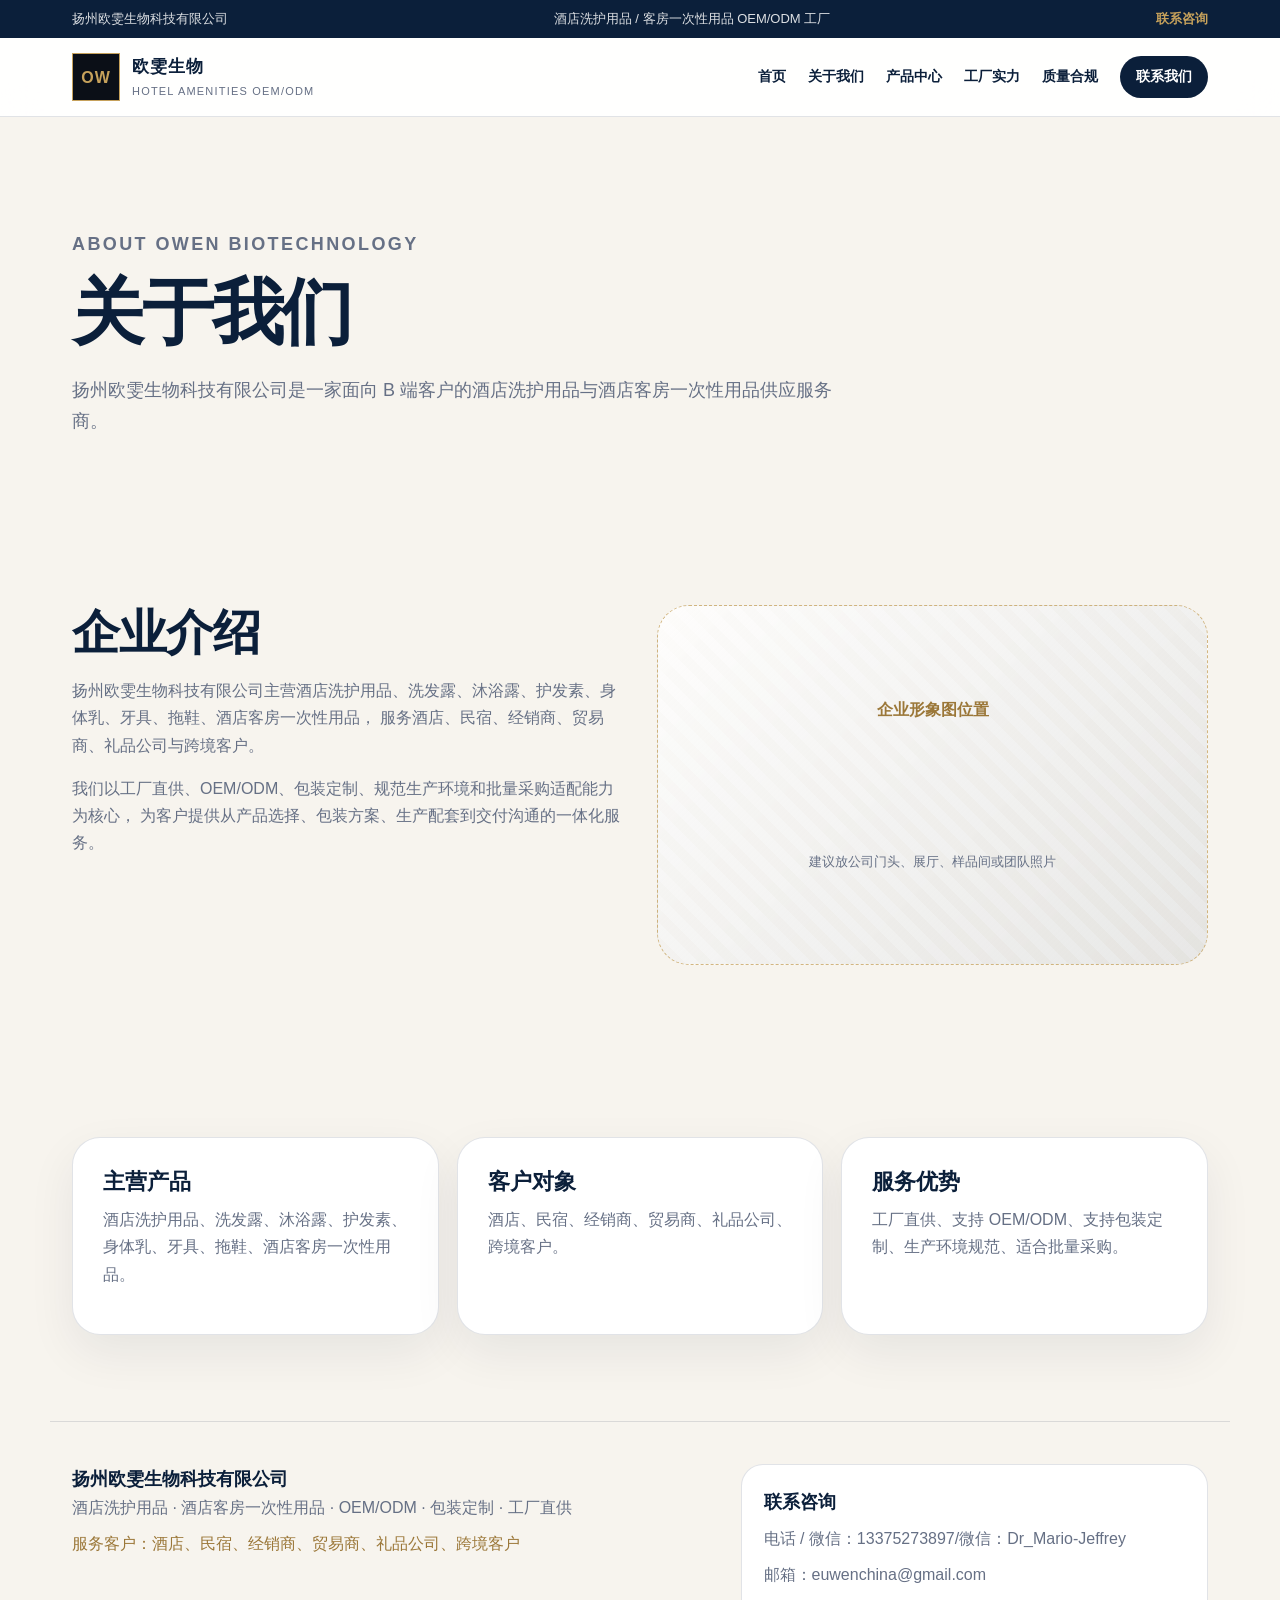
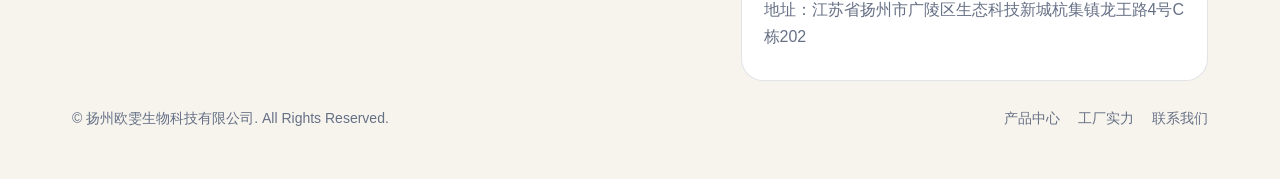
==== about.html @ 1df26d1f "Add files via upload" ====
<!DOCTYPE html>
<html lang="zh-CN">
<head>
  <meta charset="UTF-8" />
  <meta name="viewport" content="width=device-width, initial-scale=1.0" />

  <title>关于我们｜扬州欧雯生物科技有限公司</title>
  <meta name="description" content="了解扬州欧雯生物科技有限公司，专注酒店洗护用品、酒店客房一次性用品、OEM/ODM、包装定制与工厂直供服务。" />
  <meta name="keywords" content="扬州欧雯生物科技有限公司,酒店洗护用品,酒店客房一次性用品,洗发露OEM,沐浴露OEM,护发素OEM,身体乳OEM,牙具,拖鞋,OEM ODM,包装定制,酒店用品工厂,跨境酒店用品" />
  <meta name="author" content="扬州欧雯生物科技有限公司" />
  <meta name="robots" content="index,follow" />
  <link rel="canonical" href="https://www.yzowen.com/about.html" />

  <meta property="og:type" content="website" />
  <meta property="og:title" content="关于我们｜扬州欧雯生物科技有限公司" />
  <meta property="og:description" content="了解扬州欧雯生物科技有限公司，专注酒店洗护用品、酒店客房一次性用品、OEM/ODM、包装定制与工厂直供服务。" />
  <meta property="og:site_name" content="扬州欧雯生物科技有限公司" />

  <link rel="stylesheet" href="styles.css" />
</head>
<body>
  <header class="header">
    
<div class="top-contact">
  <div class="top-contact-inner">
    <span>扬州欧雯生物科技有限公司</span>
    <span>酒店洗护用品 / 客房一次性用品 OEM/ODM 工厂</span>
    <a href="contact.html">联系咨询</a>
  </div>
</div>

<nav class="site-nav">
  <a class="brand" href="index.html" aria-label="返回首页">
    <span class="brand-mark">OW</span>
    <span class="brand-text">
      <strong>欧雯生物</strong>
      <small>HOTEL AMENITIES OEM/ODM</small>
    </span>
  </a>

  <button class="menu-btn" id="menuBtn" aria-label="打开导航菜单">☰</button>

  <div class="nav-links" id="navLinks">
    <a href="index.html">首页</a>
    <a href="about.html">关于我们</a>
    <a href="products.html">产品中心</a>
    <a href="factory.html">工厂实力</a>
    <a href="quality.html">质量合规</a>
    <a href="contact.html" class="nav-cta">联系我们</a>
  </div>
</nav>

  </header>

  <main>
    
<section class="page-hero">
  <p class="eyebrow">ABOUT OWEN BIOTECHNOLOGY</p>
  <h1>关于我们</h1>
  <p>扬州欧雯生物科技有限公司是一家面向 B 端客户的酒店洗护用品与酒店客房一次性用品供应服务商。</p>
</section>

<section class="section two-col">
  <div>
    <h2>企业介绍</h2>
    <p>
      扬州欧雯生物科技有限公司主营酒店洗护用品、洗发露、沐浴露、护发素、身体乳、牙具、拖鞋、酒店客房一次性用品，
      服务酒店、民宿、经销商、贸易商、礼品公司与跨境客户。
    </p>
    <p>
      我们以工厂直供、OEM/ODM、包装定制、规范生产环境和批量采购适配能力为核心，
      为客户提供从产品选择、包装方案、生产配套到交付沟通的一体化服务。
    </p>
  </div>
  <div class="image-box">
    <span>企业形象图位置</span>
    <small>建议放公司门头、展厅、样品间或团队照片</small>
  </div>
</section>

<section class="section">
  <div class="grid three">
    <article class="card">
      <h3>主营产品</h3>
      <p>酒店洗护用品、洗发露、沐浴露、护发素、身体乳、牙具、拖鞋、酒店客房一次性用品。</p>
    </article>
    <article class="card">
      <h3>客户对象</h3>
      <p>酒店、民宿、经销商、贸易商、礼品公司、跨境客户。</p>
    </article>
    <article class="card">
      <h3>服务优势</h3>
      <p>工厂直供、支持 OEM/ODM、支持包装定制、生产环境规范、适合批量采购。</p>
    </article>
  </div>
</section>

  </main>

  
<footer class="footer">
  <div class="footer-main">
    <div>
      <strong>扬州欧雯生物科技有限公司</strong>
      <p>酒店洗护用品 · 酒店客房一次性用品 · OEM/ODM · 包装定制 · 工厂直供</p>
      <p class="footer-note">服务客户：酒店、民宿、经销商、贸易商、礼品公司、跨境客户</p>
    </div>
    <div class="footer-contact">
      <p><strong>联系咨询</strong></p>
      <p>电话 / 微信：13375273897/微信：Dr_Mario-Jeffrey</p>
      <p>邮箱：euwenchina@gmail.com</p>
      <p>地址：江苏省扬州市广陵区生态科技新城杭集镇龙王路4号C栋202</p>
    </div>
  </div>
  <div class="footer-bottom">
    <span>© 扬州欧雯生物科技有限公司. All Rights Reserved.</span>
    <div class="footer-links">
      <a href="products.html">产品中心</a>
      <a href="factory.html">工厂实力</a>
      <a href="contact.html">联系我们</a>
    </div>
  </div>
</footer>


  <script src="script.js"></script>
</body>
</html>
---- styles.css ----
/* 
  项目：扬州欧雯生物科技有限公司静态独立站
  风格：高端酒店用品 / 国际化 / 简洁大气 / 白色黑色金色深蓝色
*/

:root {
  --white: #ffffff;
  --ivory: #f7f4ee;
  --navy: #0b1f3a;
  --navy-2: #102b4c;
  --black: #0b0f17;
  --text: #1f2937;
  --muted: #667085;
  --gold: #c6a15b;
  --gold-2: #9b7738;
  --line: rgba(11, 31, 58, 0.12);
  --shadow: 0 24px 70px rgba(11, 31, 58, 0.14);
  --radius: 28px;
}

* {
  box-sizing: border-box;
}

html {
  scroll-behavior: smooth;
}

body {
  margin: 0;
  font-family: "Microsoft YaHei", "PingFang SC", Arial, sans-serif;
  background: var(--ivory);
  color: var(--text);
  line-height: 1.7;
}

a {
  color: inherit;
  text-decoration: none;
}

img {
  max-width: 100%;
  display: block;
}

.header {
  position: sticky;
  top: 0;
  z-index: 99;
  background: rgba(255, 255, 255, 0.92);
  backdrop-filter: blur(18px);
  border-bottom: 1px solid var(--line);
}

.top-contact {
  background: var(--navy);
  color: rgba(255, 255, 255, 0.86);
  font-size: 13px;
}

.top-contact-inner {
  max-width: 1180px;
  margin: 0 auto;
  padding: 8px 22px;
  display: flex;
  align-items: center;
  justify-content: space-between;
  gap: 16px;
}

.top-contact a {
  color: var(--gold);
  font-weight: 800;
}

.site-nav {
  max-width: 1180px;
  margin: 0 auto;
  padding: 15px 22px;
  display: flex;
  align-items: center;
  justify-content: space-between;
}

.brand {
  display: flex;
  align-items: center;
  gap: 12px;
}

.brand-mark {
  width: 48px;
  height: 48px;
  display: grid;
  place-items: center;
  border: 1px solid var(--gold);
  background: var(--black);
  color: var(--gold);
  font-weight: 900;
  letter-spacing: 1px;
}

.brand-text strong,
.brand-text small {
  display: block;
}

.brand-text strong {
  color: var(--navy);
  font-size: 17px;
  letter-spacing: 1px;
}

.brand-text small {
  color: var(--muted);
  font-size: 11px;
  letter-spacing: 1.2px;
}

.nav-links {
  display: flex;
  align-items: center;
  gap: 22px;
  font-size: 14px;
}

.nav-links a {
  color: var(--navy);
  font-weight: 700;
}

.nav-links a:hover {
  color: var(--gold-2);
}

.nav-cta {
  padding: 9px 16px;
  border-radius: 999px;
  background: var(--navy);
  color: white !important;
}

.menu-btn {
  display: none;
  border: 0;
  background: transparent;
  color: var(--navy);
  font-size: 28px;
  cursor: pointer;
}

.hero {
  max-width: 1180px;
  min-height: 760px;
  margin: 0 auto;
  padding: 84px 22px;
  display: grid;
  grid-template-columns: 1.08fr 0.92fr;
  align-items: center;
  gap: 54px;
}

.eyebrow {
  margin: 0 0 14px;
  color: var(--gold-2);
  font-size: 12px;
  font-weight: 900;
  letter-spacing: 2.4px;
  text-transform: uppercase;
}

h1,
h2,
h3,
p {
  margin-top: 0;
}

h1 {
  margin-bottom: 24px;
  color: var(--navy);
  font-size: clamp(42px, 5.8vw, 72px);
  line-height: 1.08;
  letter-spacing: -2.2px;
}

h2 {
  margin-bottom: 16px;
  color: var(--navy);
  font-size: clamp(30px, 4vw, 48px);
  line-height: 1.18;
  letter-spacing: -1px;
}

h3 {
  margin-bottom: 10px;
  color: var(--navy);
  font-size: 22px;
  line-height: 1.3;
}

.lead,
.section-head p,
.card p,
.feature-card p,
.product-card p,
.contact-panel p,
.notice p,
.two-col p,
.intro-band p {
  color: var(--muted);
}

.lead {
  max-width: 760px;
  font-size: 18px;
}

.hero-actions {
  display: flex;
  flex-wrap: wrap;
  gap: 14px;
  margin: 34px 0 26px;
}

.btn {
  display: inline-flex;
  align-items: center;
  justify-content: center;
  min-height: 48px;
  padding: 0 24px;
  border-radius: 999px;
  font-weight: 900;
  transition: 0.25s ease;
}

.btn-gold {
  background: linear-gradient(135deg, var(--gold), #e4c982);
  color: var(--black);
  box-shadow: 0 14px 30px rgba(198, 161, 91, 0.25);
}

.btn-gold:hover {
  transform: translateY(-2px);
  box-shadow: 0 18px 42px rgba(198, 161, 91, 0.35);
}

.btn-outline {
  background: rgba(255, 255, 255, 0.72);
  border: 1px solid var(--line);
  color: var(--navy);
}

.tags {
  display: flex;
  flex-wrap: wrap;
  gap: 10px;
}

.tags span {
  padding: 8px 14px;
  border: 1px solid rgba(198, 161, 91, 0.42);
  border-radius: 999px;
  background: rgba(255, 255, 255, 0.62);
  color: var(--navy);
  font-size: 13px;
  font-weight: 700;
}

.visual-card {
  position: relative;
  height: 500px;
  overflow: hidden;
  padding: 34px;
  border: 1px solid rgba(198, 161, 91, 0.28);
  border-radius: 38px;
  background:
    radial-gradient(circle at 28% 20%, rgba(255,255,255,0.86), transparent 24%),
    linear-gradient(145deg, var(--navy), var(--black) 42%, #223653);
  box-shadow: var(--shadow);
}

.visual-card::before {
  content: "";
  position: absolute;
  inset: 34px;
  border-radius: 30px;
  background:
    radial-gradient(circle at 26% 20%, rgba(255,255,255,0.9), transparent 28%),
    linear-gradient(135deg, #f8f3e9, #d8bd7d 54%, #13243d);
}

.bottle,
.pack {
  position: absolute;
}

.bottle {
  bottom: 116px;
  z-index: 2;
  border: 1px solid rgba(255,255,255,0.78);
  border-radius: 28px 28px 18px 18px;
  background: linear-gradient(90deg, rgba(255,255,255,0.86), rgba(255,255,255,0.28));
  box-shadow: 0 28px 80px rgba(0, 0, 0, 0.22);
}

.bottle::before {
  content: "";
  position: absolute;
  top: -35px;
  left: 50%;
  width: 42%;
  height: 38px;
  transform: translateX(-50%);
  background: #fff6e6;
  border-radius: 12px 12px 4px 4px;
}

.bottle::after {
  content: "OWEN";
  position: absolute;
  top: 46%;
  left: 50%;
  transform: translate(-50%, -50%);
  color: rgba(11, 31, 58, 0.72);
  font-weight: 900;
  letter-spacing: 4px;
}

.bottle-1 {
  left: 96px;
  width: 150px;
  height: 292px;
}

.bottle-2 {
  right: 70px;
  width: 110px;
  height: 222px;
  opacity: 0.86;
}

.pack {
  left: 44px;
  bottom: 100px;
  width: 142px;
  height: 90px;
  z-index: 3;
  border-radius: 20px;
  background: rgba(11, 15, 23, 0.92);
  border: 1px solid rgba(198, 161, 91, 0.48);
  box-shadow: 0 22px 60px rgba(0, 0, 0, 0.28);
}

.visual-label {
  position: absolute;
  left: 34px;
  right: 34px;
  bottom: 30px;
  z-index: 4;
  padding: 18px;
  border-radius: 20px;
  background: rgba(11, 15, 23, 0.72);
  color: white;
  backdrop-filter: blur(10px);
}

.visual-label strong,
.visual-label span {
  display: block;
}

.visual-label span {
  color: rgba(255,255,255,0.72);
  font-size: 13px;
}

.section,
.page-hero {
  max-width: 1180px;
  margin: 0 auto;
  padding: 86px 22px;
}

.page-hero {
  padding-top: 112px;
  padding-bottom: 64px;
}

.page-hero p {
  max-width: 760px;
  color: var(--muted);
  font-size: 18px;
}

.intro-band {
  display: grid;
  grid-template-columns: 0.95fr 1.05fr;
  gap: 40px;
  align-items: center;
  padding-top: 42px;
  padding-bottom: 42px;
  border-top: 1px solid var(--line);
  border-bottom: 1px solid var(--line);
}

.section-head {
  max-width: 780px;
  margin-bottom: 42px;
}

.grid {
  display: grid;
  gap: 18px;
}

.grid.two {
  grid-template-columns: repeat(2, 1fr);
}

.grid.three {
  grid-template-columns: repeat(3, 1fr);
}

.grid.five {
  grid-template-columns: repeat(5, 1fr);
}

.card,
.feature-card,
.product-card,
.contact-panel,
.contact-form,
.notice {
  background: var(--white);
  border: 1px solid var(--line);
  border-radius: var(--radius);
  box-shadow: 0 18px 48px rgba(11, 31, 58, 0.07);
}

.card,
.feature-card,
.product-card {
  padding: 30px;
}

.num {
  display: inline-grid;
  place-items: center;
  width: 48px;
  height: 48px;
  margin-bottom: 22px;
  border-radius: 50%;
  background: var(--navy);
  color: var(--gold);
  font-weight: 900;
}

.dark-section {
  max-width: none;
  padding-left: max(22px, calc((100vw - 1180px) / 2));
  padding-right: max(22px, calc((100vw - 1180px) / 2));
  background: var(--navy);
  color: white;
}

.dark-section h2 {
  color: white;
}

.dark-section .section-head p {
  color: rgba(255,255,255,0.7);
}

.product-strip {
  display: grid;
  grid-template-columns: repeat(4, 1fr);
  gap: 14px;
}

.product-strip a {
  padding: 22px 14px;
  text-align: center;
  border: 1px solid rgba(198, 161, 91, 0.26);
  border-radius: 22px;
  background: rgba(255,255,255,0.08);
  color: white;
  font-weight: 900;
}

.cta {
  text-align: center;
  border-radius: 36px;
  background:
    linear-gradient(135deg, rgba(255,255,255,0.84), rgba(198,161,91,0.18)),
    var(--white);
  box-shadow: 0 18px 48px rgba(11, 31, 58, 0.08);
}

.cta p {
  max-width: 720px;
  margin-left: auto;
  margin-right: auto;
  color: var(--muted);
}

.two-col,
.contact-layout {
  display: grid;
  grid-template-columns: 1fr 1fr;
  gap: 34px;
  align-items: stretch;
}

.image-box {
  min-height: 360px;
  display: grid;
  place-items: center;
  padding: 30px;
  border: 1px dashed rgba(198, 161, 91, 0.76);
  border-radius: 32px;
  background:
    linear-gradient(135deg, rgba(255,255,255,0.72), rgba(11,31,58,0.08)),
    repeating-linear-gradient(45deg, rgba(255,255,255,0.42), rgba(255,255,255,0.42) 10px, transparent 10px, transparent 20px);
  color: var(--gold-2);
  text-align: center;
  font-weight: 900;
}

.image-box span,
.image-box small {
  display: block;
}

.image-box small {
  margin-top: 8px;
  color: var(--muted);
  font-weight: 400;
}

.product-grid {
  display: grid;
  grid-template-columns: repeat(4, 1fr);
  gap: 18px;
}

.product-img {
  height: 170px;
  margin-bottom: 22px;
  border-radius: 22px;
  display: grid;
  place-items: center;
  color: var(--gold);
  background:
    radial-gradient(circle at 35% 25%, rgba(255,255,255,0.82), transparent 28%),
    linear-gradient(135deg, var(--navy), var(--black), #293c59);
  font-size: 13px;
  font-weight: 900;
  letter-spacing: 1.2px;
}

.notice {
  padding: 34px;
}

.contact-panel,
.contact-form {
  padding: 36px;
}

.contact-list {
  margin-top: 24px;
}

.contact-list p {
  margin-bottom: 10px;
}

.contact-form {
  display: grid;
  gap: 14px;
}

.contact-form input,
.contact-form textarea {
  width: 100%;
  padding: 15px 16px;
  border: 1px solid var(--line);
  border-radius: 16px;
  outline: none;
  font: inherit;
}

.contact-form textarea {
  min-height: 170px;
  resize: vertical;
}

.contact-form input:focus,
.contact-form textarea:focus {
  border-color: var(--gold);
}

.form-note {
  margin-bottom: 0;
  color: var(--muted);
  font-size: 13px;
}

.footer {
  max-width: 1180px;
  margin: 0 auto;
  padding: 42px 22px 48px;
  border-top: 1px solid var(--line);
}

.footer-main {
  display: grid;
  grid-template-columns: 1.15fr 0.85fr;
  gap: 36px;
  margin-bottom: 26px;
}

.footer strong {
  color: var(--navy);
  font-size: 18px;
}

.footer p {
  margin-bottom: 8px;
  color: var(--muted);
}

.footer-note {
  color: var(--gold-2) !important;
}

.footer-contact {
  padding: 22px;
  border-radius: 22px;
  background: var(--white);
  border: 1px solid var(--line);
}

.footer-bottom {
  display: flex;
  justify-content: space-between;
  gap: 22px;
  color: var(--muted);
  font-size: 14px;
}

.footer-links {
  display: flex;
  gap: 18px;
  flex-wrap: wrap;
}

.footer-links a:hover {
  color: var(--gold-2);
}

@media (max-width: 1080px) {
  .grid.five,
  .product-grid {
    grid-template-columns: repeat(2, 1fr);
  }

  .product-strip {
    grid-template-columns: repeat(2, 1fr);
  }
}

@media (max-width: 920px) {
  .top-contact-inner {
    flex-direction: column;
    align-items: flex-start;
    gap: 4px;
  }

  .menu-btn {
    display: block;
  }

  .nav-links {
    position: absolute;
    top: 112px;
    left: 16px;
    right: 16px;
    display: none;
    flex-direction: column;
    align-items: flex-start;
    gap: 14px;
    padding: 20px;
    border-radius: 24px;
    background: white;
    box-shadow: var(--shadow);
  }

  .nav-links.open {
    display: flex;
  }

  .hero,
  .intro-band,
  .two-col,
  .contact-layout,
  .footer-main {
    grid-template-columns: 1fr;
  }

  .hero {
    min-height: auto;
    padding-top: 64px;
  }

  .visual-card {
    height: 420px;
  }

  .grid.three {
    grid-template-columns: repeat(2, 1fr);
  }

  .footer-bottom {
    flex-direction: column;
  }
}

@media (max-width: 640px) {
  .site-nav {
    padding: 14px 18px;
  }

  .brand-mark {
    width: 42px;
    height: 42px;
  }

  .brand-text small {
    display: none;
  }

  .nav-links {
    top: 118px;
  }

  .hero,
  .section,
  .page-hero {
    padding-left: 18px;
    padding-right: 18px;
  }

  .hero {
    padding-top: 54px;
    padding-bottom: 54px;
  }

  .section,
  .page-hero {
    padding-top: 62px;
    padding-bottom: 62px;
  }

  h1 {
    font-size: 39px;
    letter-spacing: -1.2px;
  }

  h2 {
    font-size: 30px;
  }

  .grid.five,
  .grid.three,
  .grid.two,
  .product-grid,
  .product-strip {
    grid-template-columns: 1fr;
  }

  .visual-card {
    height: 360px;
    padding: 18px;
    border-radius: 28px;
  }

  .visual-card::before {
    inset: 18px;
  }

  .bottle-1 {
    left: 58px;
    width: 130px;
    height: 246px;
  }

  .bottle-2 {
    right: 42px;
    width: 92px;
    height: 186px;
  }

  .pack {
    left: 34px;
    width: 120px;
  }

  .visual-label {
    left: 18px;
    right: 18px;
    bottom: 18px;
  }

  .card,
  .feature-card,
  .product-card,
  .contact-panel,
  .contact-form,
  .notice {
    padding: 24px;
    border-radius: 24px;
  }
}
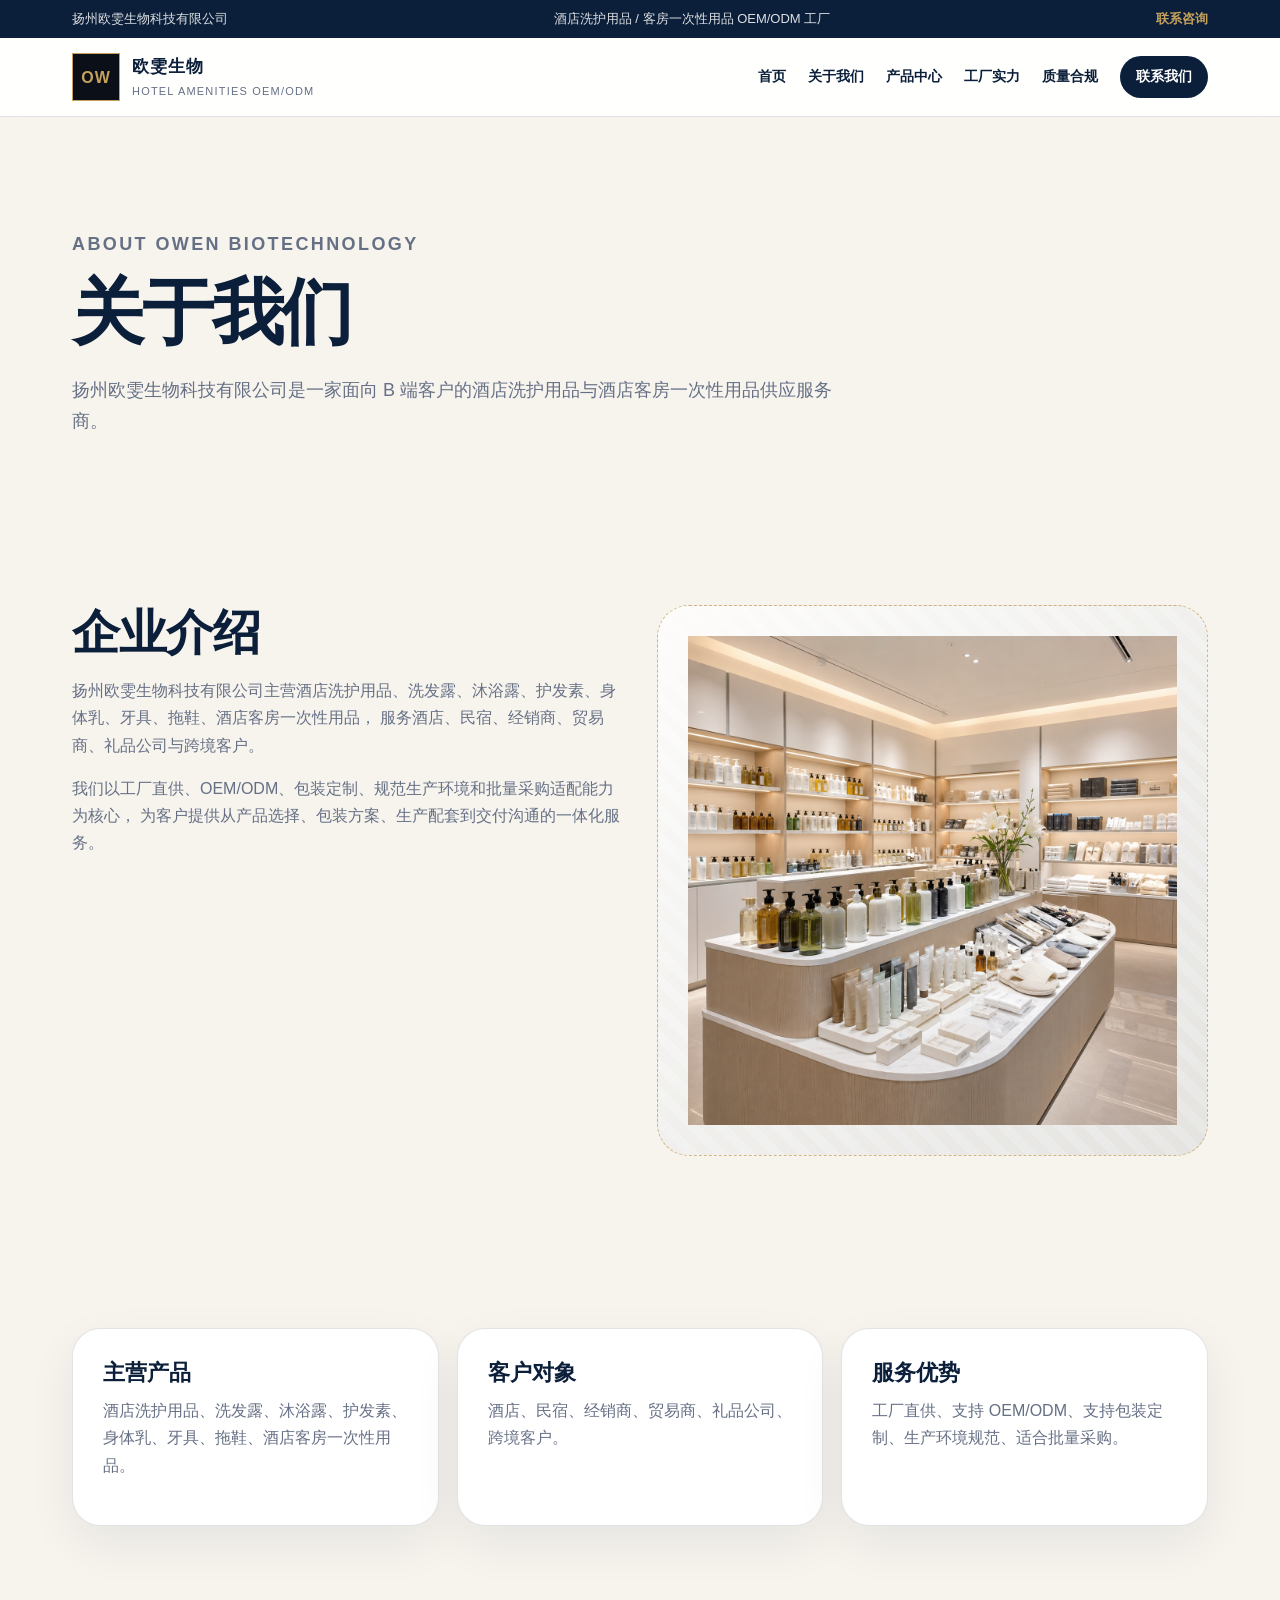
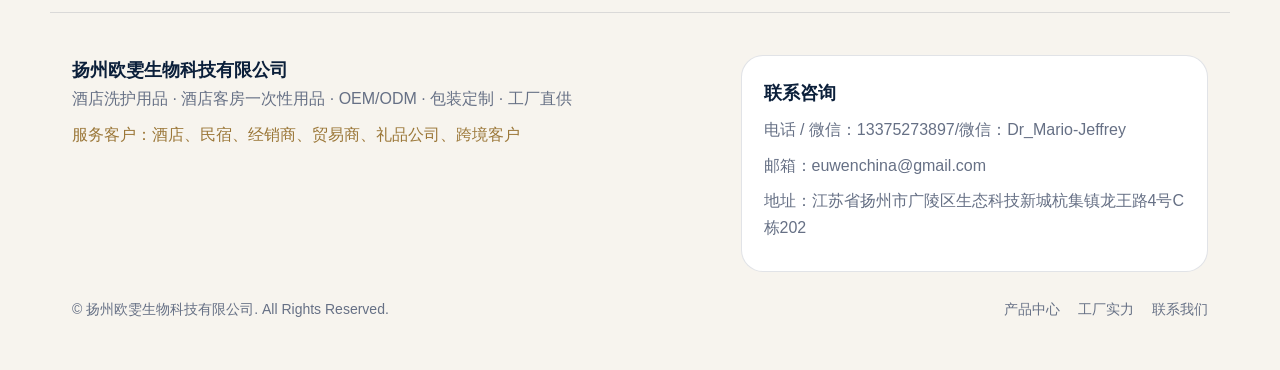
==== commit 4f0224df: "Update about.html" ====
--- a/about.html
+++ b/about.html
@@ -73,9 +73,9 @@
     </p>
   </div>
   <div class="image-box">
-    <span>企业形象图位置</span>
-    <small>建议放公司门头、展厅、样品间或团队照片</small>
-  </div>
+    <div class="about-image-card">
+  <img src="assets/factory-showroom.png.png" alt="扬州欧雯生物科技有限公司企业展示与样品间">
+</div>
 </section>
 
 <section class="section">
--- a/styles.css
+++ b/styles.css
@@ -824,3 +824,174 @@
     border-radius: 24px;
   }
 }
+/* 首页真实产品主图 */
+.hero-image-card {
+  position: relative;
+  overflow: hidden;
+  min-height: 500px;
+  border-radius: 38px;
+  border: 1px solid rgba(198, 161, 91, 0.28);
+  box-shadow: var(--shadow);
+  background: var(--navy);
+}
+
+.hero-image-card img {
+  width: 100%;
+  height: 500px;
+  object-fit: cover;
+  object-position: 62% center;
+  display: block;
+}
+
+.hero-image-card .visual-label {
+  position: absolute;
+  left: 34px;
+  right: 34px;
+  bottom: 30px;
+  z-index: 4;
+  padding: 18px;
+  border-radius: 20px;
+  background: rgba(11, 15, 23, 0.72);
+  color: white;
+  backdrop-filter: blur(10px);
+}
+
+.hero-image-card .visual-label strong,
+.hero-image-card .visual-label span {
+  display: block;
+}
+
+.hero-image-card .visual-label span {
+  color: rgba(255, 255, 255, 0.72);
+  font-size: 13px;
+}
+
+@media (max-width: 640px) {
+  .hero-image-card {
+    min-height: 360px;
+    border-radius: 28px;
+  }
+
+  .hero-image-card img {
+    height: 360px;
+  }
+
+  .hero-image-card .visual-label {
+    left: 18px;
+    right: 18px;
+    bottom: 18px;
+  }
+}
+/* 产品中心真实产品图片 */
+.product-photo {
+  padding: 0;
+  overflow: hidden;
+  background: #ffffff;
+}
+
+.product-photo img {
+  width: 100%;
+  height: 100%;
+  min-height: 170px;
+  object-fit: cover;
+  object-position: center;
+  display: block;
+  border-radius: 22px;
+}
+/* 产品中心图片尺寸优化 */
+.product-card .product-photo {
+  height: 220px;
+  margin-bottom: 22px;
+  padding: 0;
+  overflow: hidden;
+  border-radius: 22px;
+  background: #ffffff;
+}
+
+.product-card .product-photo img {
+  width: 100%;
+  height: 100%;
+  min-height: 220px;
+  object-fit: cover;
+  object-position: center;
+  display: block;
+  border-radius: 22px;
+}
+/* 工厂实力图片展示 */
+.factory-gallery {
+  display: grid;
+  grid-template-columns: repeat(2, 1fr);
+  gap: 14px;
+}
+
+.factory-gallery img {
+  width: 100%;
+  height: 170px;
+  object-fit: cover;
+  object-position: center;
+  display: block;
+  border-radius: 22px;
+  box-shadow: 0 12px 32px rgba(11, 31, 58, 0.12);
+}
+
+@media (max-width: 640px) {
+  .factory-gallery {
+    grid-template-columns: 1fr;
+  }
+
+  .factory-gallery img {
+    height: 220px;
+  }
+}
+/* 联系我们二维码 */
+.qrcode-box {
+  margin-top: 22px;
+  padding: 18px;
+  border-radius: 22px;
+  background: #ffffff;
+  border: 1px solid rgba(11, 31, 58, 0.12);
+  display: inline-flex;
+  flex-direction: column;
+  align-items: center;
+  gap: 10px;
+}
+
+.qrcode-box img {
+  width: 150px;
+  height: 150px;
+  object-fit: contain;
+  display: block;
+  border-radius: 12px;
+}
+
+.qrcode-box span {
+  color: var(--navy);
+  font-size: 14px;
+  font-weight: 800;
+}
+/* 联系我们二维码 */
+.qrcode-box {
+  margin-top: 22px;
+  padding: 18px;
+  border-radius: 22px;
+  background: #ffffff;
+  border: 1px solid rgba(11, 31, 58, 0.12);
+  display: inline-flex;
+  flex-direction: column;
+  align-items: center;
+  gap: 10px;
+}
+
+.qrcode-box img {
+  width: 150px;
+  height: 150px;
+  object-fit: contain;
+  display: block;
+  border-radius: 12px;
+}
+
+.qrcode-box span {
+  color: var(--navy);
+  font-size: 14px;
+  font-weight: 800;
+}
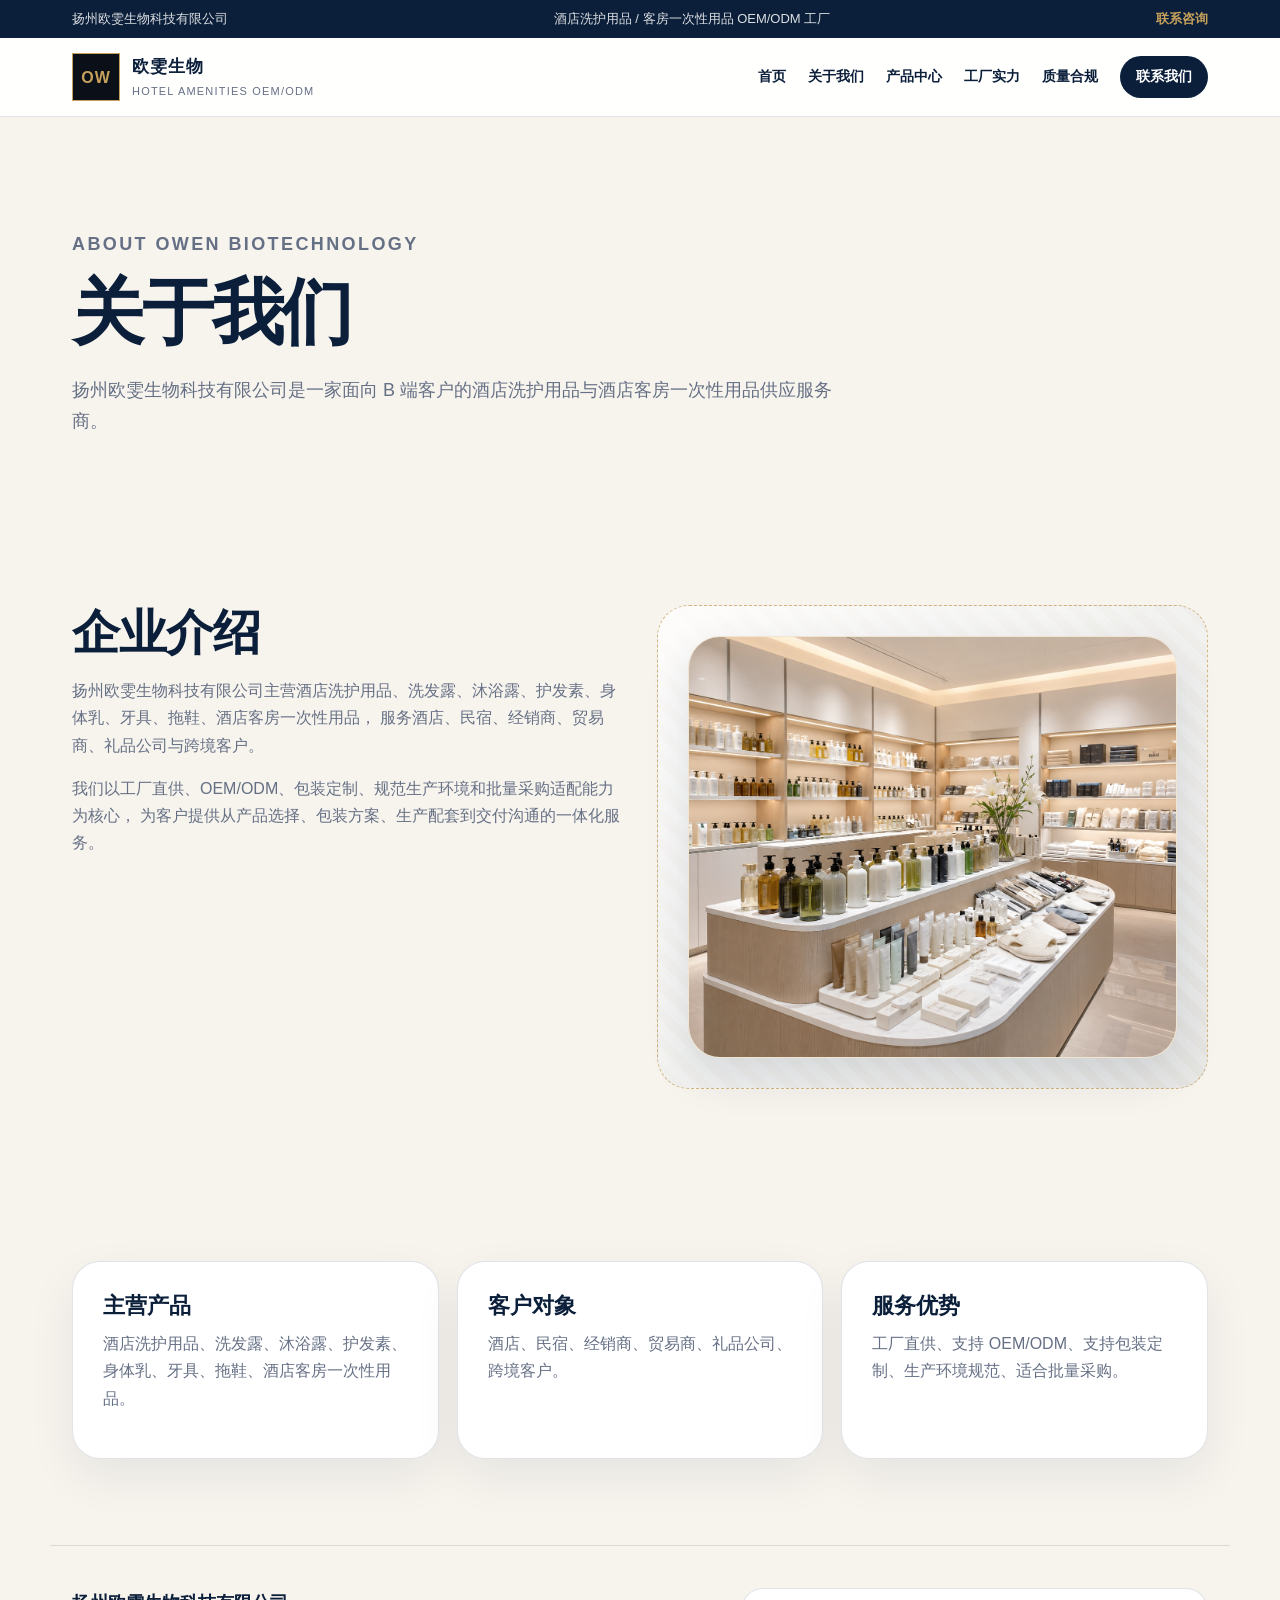
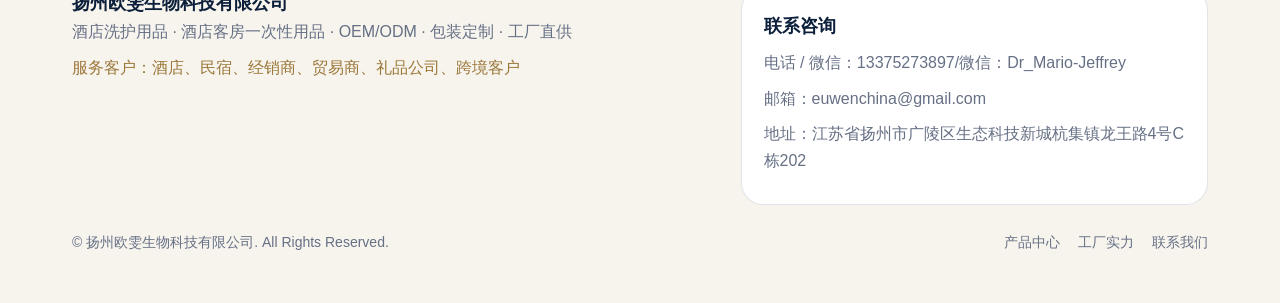
==== commit b7279081: "Update about.html" ====
--- a/about.html
+++ b/about.html
@@ -17,6 +17,7 @@
   <meta property="og:site_name" content="扬州欧雯生物科技有限公司" />
 
   <link rel="stylesheet" href="styles.css" />
+  <link rel="icon" type="image/png" href="assets/favicon.png" />
 </head>
 <body>
   <header class="header">
--- a/styles.css
+++ b/styles.css
@@ -995,3 +995,281 @@
   font-size: 14px;
   font-weight: 800;
 }
+/* 关于我们企业图片 */
+.about-image-card {
+  width: 100%;
+  overflow: hidden;
+  border-radius: 32px;
+  border: 1px solid rgba(198, 161, 91, 0.28);
+  box-shadow: 0 18px 45px rgba(11, 31, 58, 0.12);
+  background: #ffffff;
+}
+
+.about-image-card img {
+  width: 100%;
+  height: 420px;
+  object-fit: cover;
+  object-position: center;
+  display: block;
+}
+
+@media (max-width: 640px) {
+  .about-image-card img {
+    height: 300px;
+  }
+}
+/* 质量合规流程模块 */
+.process-grid {
+  display: grid;
+  grid-template-columns: repeat(4, 1fr);
+  gap: 22px;
+}
+
+.process-card {
+  padding: 28px;
+  border-radius: 28px;
+  background: #ffffff;
+  border: 1px solid rgba(11, 31, 58, 0.08);
+  box-shadow: 0 18px 45px rgba(11, 31, 58, 0.08);
+}
+
+.process-card span {
+  display: inline-flex;
+  width: 44px;
+  height: 44px;
+  border-radius: 50%;
+  align-items: center;
+  justify-content: center;
+  background: var(--navy);
+  color: var(--gold);
+  font-weight: 900;
+  margin-bottom: 18px;
+}
+
+.process-card h3 {
+  margin: 0 0 12px;
+  color: var(--navy);
+  font-size: 20px;
+}
+
+.process-card p {
+  margin: 0;
+  color: var(--muted);
+  line-height: 1.9;
+}
+
+@media (max-width: 960px) {
+  .process-grid {
+    grid-template-columns: repeat(2, 1fr);
+  }
+}
+
+@media (max-width: 640px) {
+  .process-grid {
+    grid-template-columns: 1fr;
+  }
+}
+/* 首页客户场景模块 */
+.scenario-grid {
+  display: grid;
+  grid-template-columns: repeat(4, 1fr);
+  gap: 22px;
+}
+
+.scenario-card {
+  padding: 28px;
+  border-radius: 28px;
+  background: #ffffff;
+  border: 1px solid rgba(11, 31, 58, 0.08);
+  box-shadow: 0 18px 45px rgba(11, 31, 58, 0.08);
+}
+
+.scenario-card span {
+  display: inline-flex;
+  width: 44px;
+  height: 44px;
+  border-radius: 50%;
+  align-items: center;
+  justify-content: center;
+  background: var(--navy);
+  color: var(--gold);
+  font-weight: 900;
+  margin-bottom: 18px;
+}
+
+.scenario-card h3 {
+  margin: 0 0 12px;
+  color: var(--navy);
+  font-size: 20px;
+}
+
+.scenario-card p {
+  margin: 0;
+  color: var(--muted);
+  line-height: 1.9;
+}
+
+@media (max-width: 960px) {
+  .scenario-grid {
+    grid-template-columns: repeat(2, 1fr);
+  }
+}
+
+@media (max-width: 640px) {
+  .scenario-grid {
+    grid-template-columns: 1fr;
+  }
+}
+/* 首页合作流程模块 */
+.cooperation-steps {
+  display: grid;
+  grid-template-columns: repeat(5, 1fr);
+  gap: 18px;
+}
+
+.step-card {
+  padding: 26px 22px;
+  border-radius: 28px;
+  background: #ffffff;
+  border: 1px solid rgba(11, 31, 58, 0.08);
+  box-shadow: 0 18px 45px rgba(11, 31, 58, 0.08);
+}
+
+.step-card span {
+  display: inline-flex;
+  width: 42px;
+  height: 42px;
+  border-radius: 50%;
+  align-items: center;
+  justify-content: center;
+  background: var(--navy);
+  color: var(--gold);
+  font-weight: 900;
+  margin-bottom: 16px;
+}
+
+.step-card h3 {
+  margin: 0 0 10px;
+  color: var(--navy);
+  font-size: 19px;
+}
+
+.step-card p {
+  margin: 0;
+  color: var(--muted);
+  line-height: 1.8;
+}
+
+@media (max-width: 1100px) {
+  .cooperation-steps {
+    grid-template-columns: repeat(2, 1fr);
+  }
+}
+
+@media (max-width: 640px) {
+  .cooperation-steps {
+    grid-template-columns: 1fr;
+  }
+}
+/* 首页合作流程模块 */
+.cooperation-steps {
+  display: grid;
+  grid-template-columns: repeat(5, 1fr);
+  gap: 18px;
+}
+
+.step-card {
+  padding: 26px 22px;
+  border-radius: 28px;
+  background: #ffffff;
+  border: 1px solid rgba(11, 31, 58, 0.08);
+  box-shadow: 0 18px 45px rgba(11, 31, 58, 0.08);
+}
+
+.step-card span {
+  display: inline-flex;
+  width: 42px;
+  height: 42px;
+  border-radius: 50%;
+  align-items: center;
+  justify-content: center;
+  background: var(--navy);
+  color: var(--gold);
+  font-weight: 900;
+  margin-bottom: 16px;
+}
+
+.step-card h3 {
+  margin: 0 0 10px;
+  color: var(--navy);
+  font-size: 19px;
+}
+
+.step-card p {
+  margin: 0;
+  color: var(--muted);
+  line-height: 1.8;
+}
+
+@media (max-width: 1100px) {
+  .cooperation-steps {
+    grid-template-columns: repeat(2, 1fr);
+  }
+}
+
+@media (max-width: 640px) {
+  .cooperation-steps {
+    grid-template-columns: 1fr;
+  }
+}
+/* 首页合作流程模块 */
+.cooperation-steps {
+  display: grid;
+  grid-template-columns: repeat(5, 1fr);
+  gap: 18px;
+}
+
+.step-card {
+  padding: 26px 22px;
+  border-radius: 28px;
+  background: #ffffff;
+  border: 1px solid rgba(11, 31, 58, 0.08);
+  box-shadow: 0 18px 45px rgba(11, 31, 58, 0.08);
+}
+
+.step-card span {
+  display: inline-flex;
+  width: 42px;
+  height: 42px;
+  border-radius: 50%;
+  align-items: center;
+  justify-content: center;
+  background: var(--navy);
+  color: var(--gold);
+  font-weight: 900;
+  margin-bottom: 16px;
+}
+
+.step-card h3 {
+  margin: 0 0 10px;
+  color: var(--navy);
+  font-size: 19px;
+}
+
+.step-card p {
+  margin: 0;
+  color: var(--muted);
+  line-height: 1.8;
+}
+
+@media (max-width: 1100px) {
+  .cooperation-steps {
+    grid-template-columns: repeat(2, 1fr);
+  }
+}
+
+@media (max-width: 640px) {
+  .cooperation-steps {
+    grid-template-columns: 1fr;
+  }
+}
